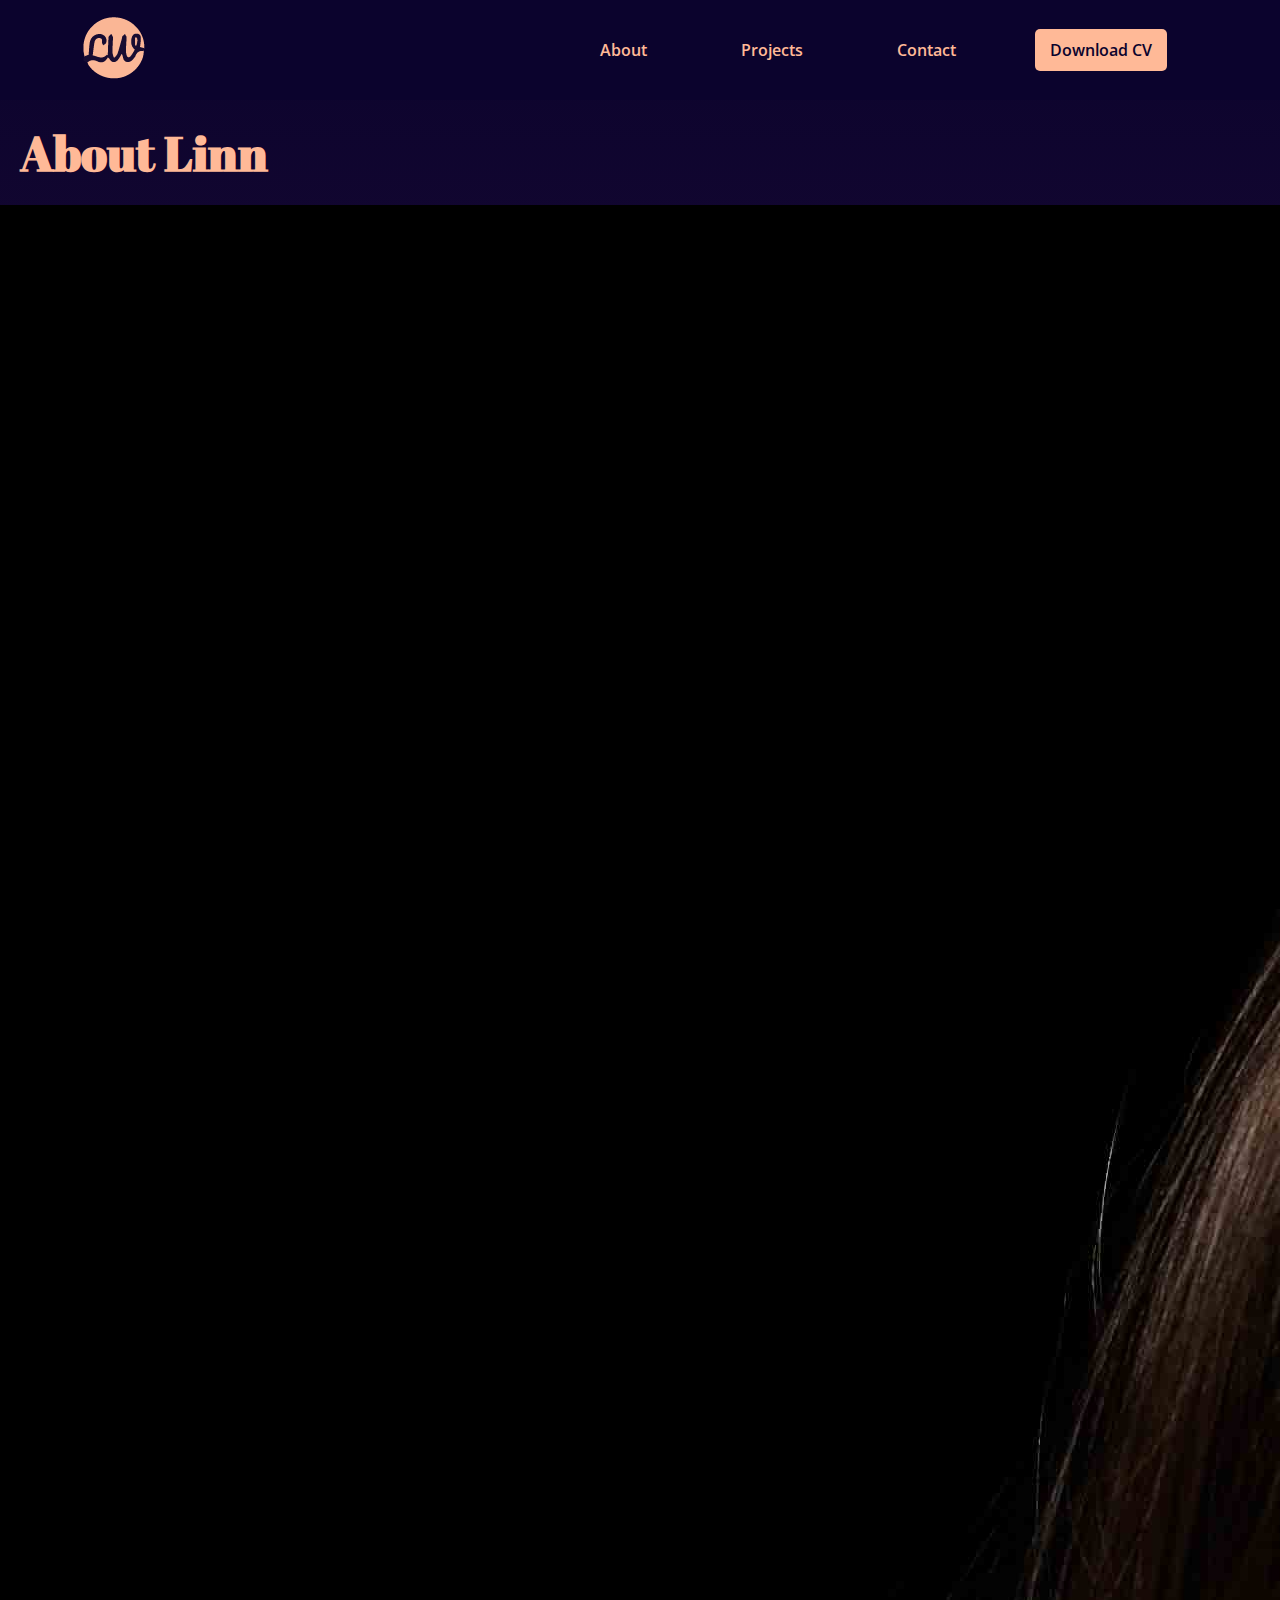
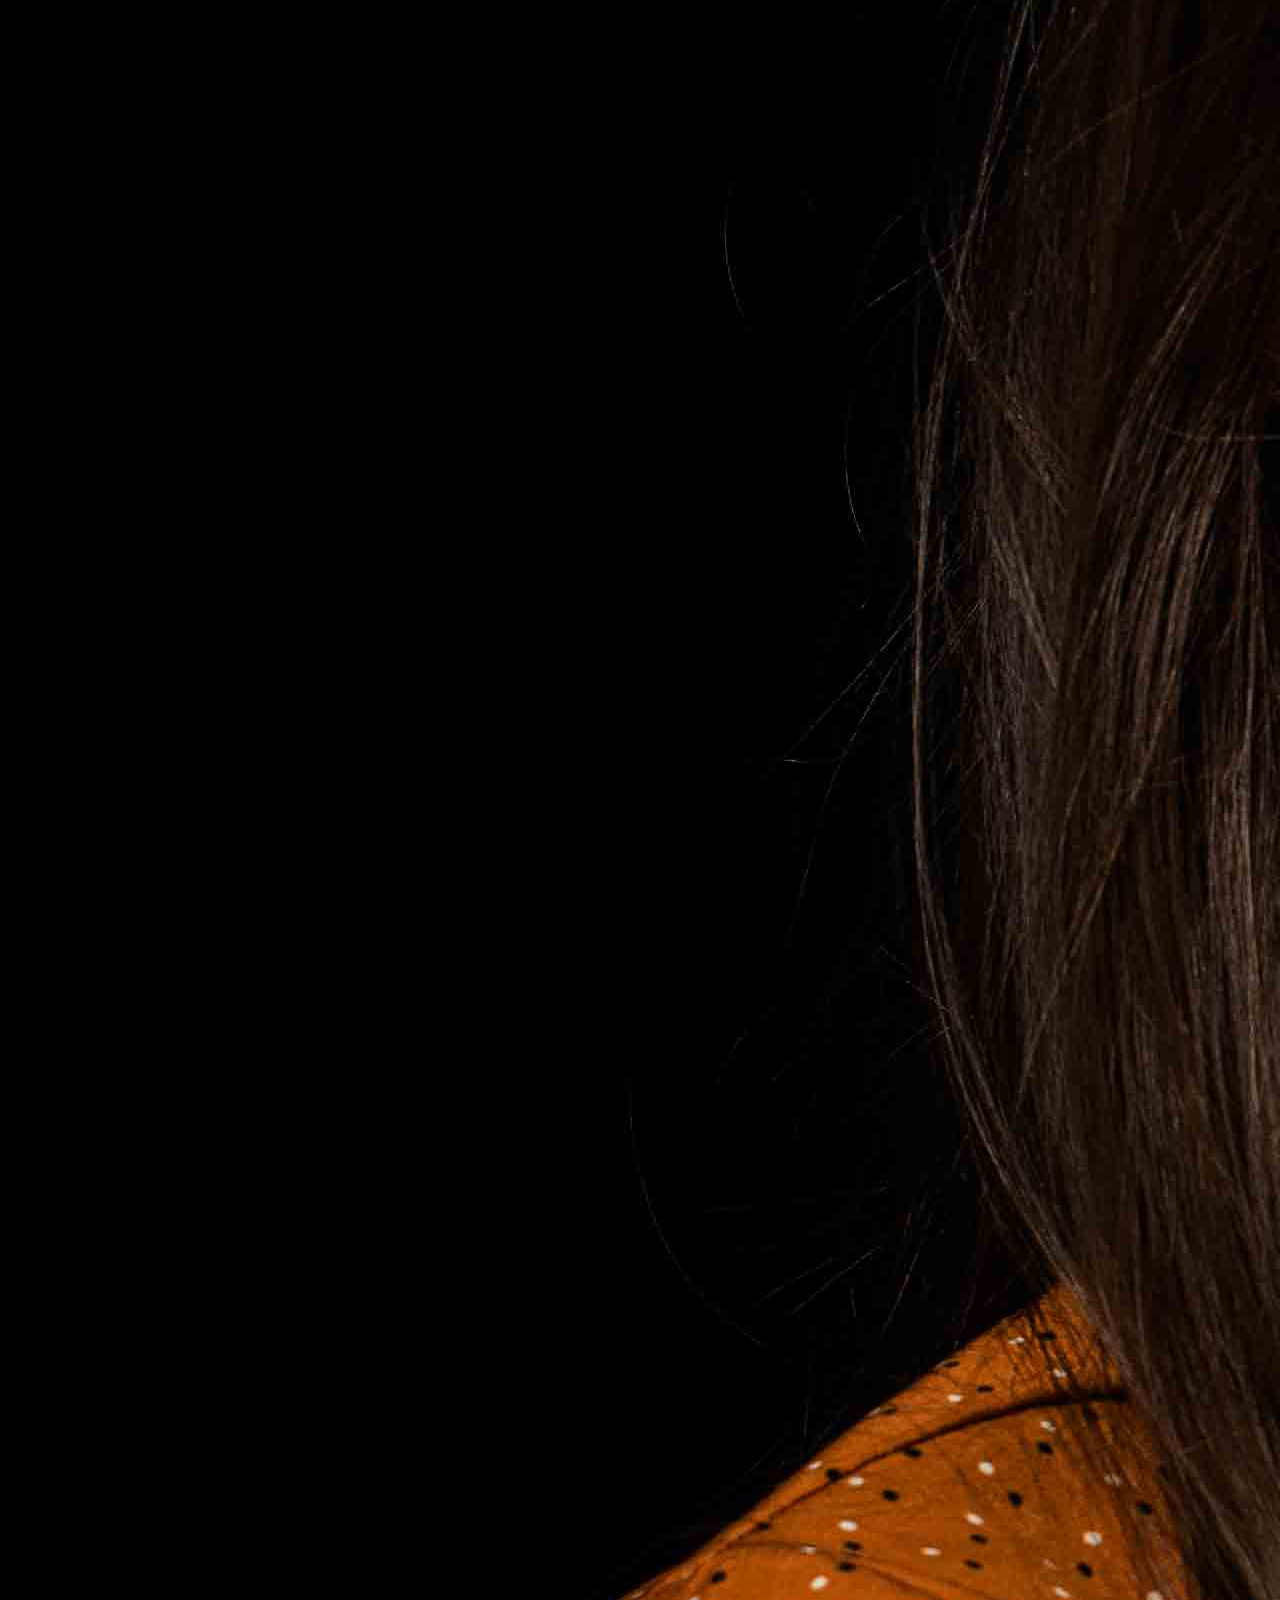
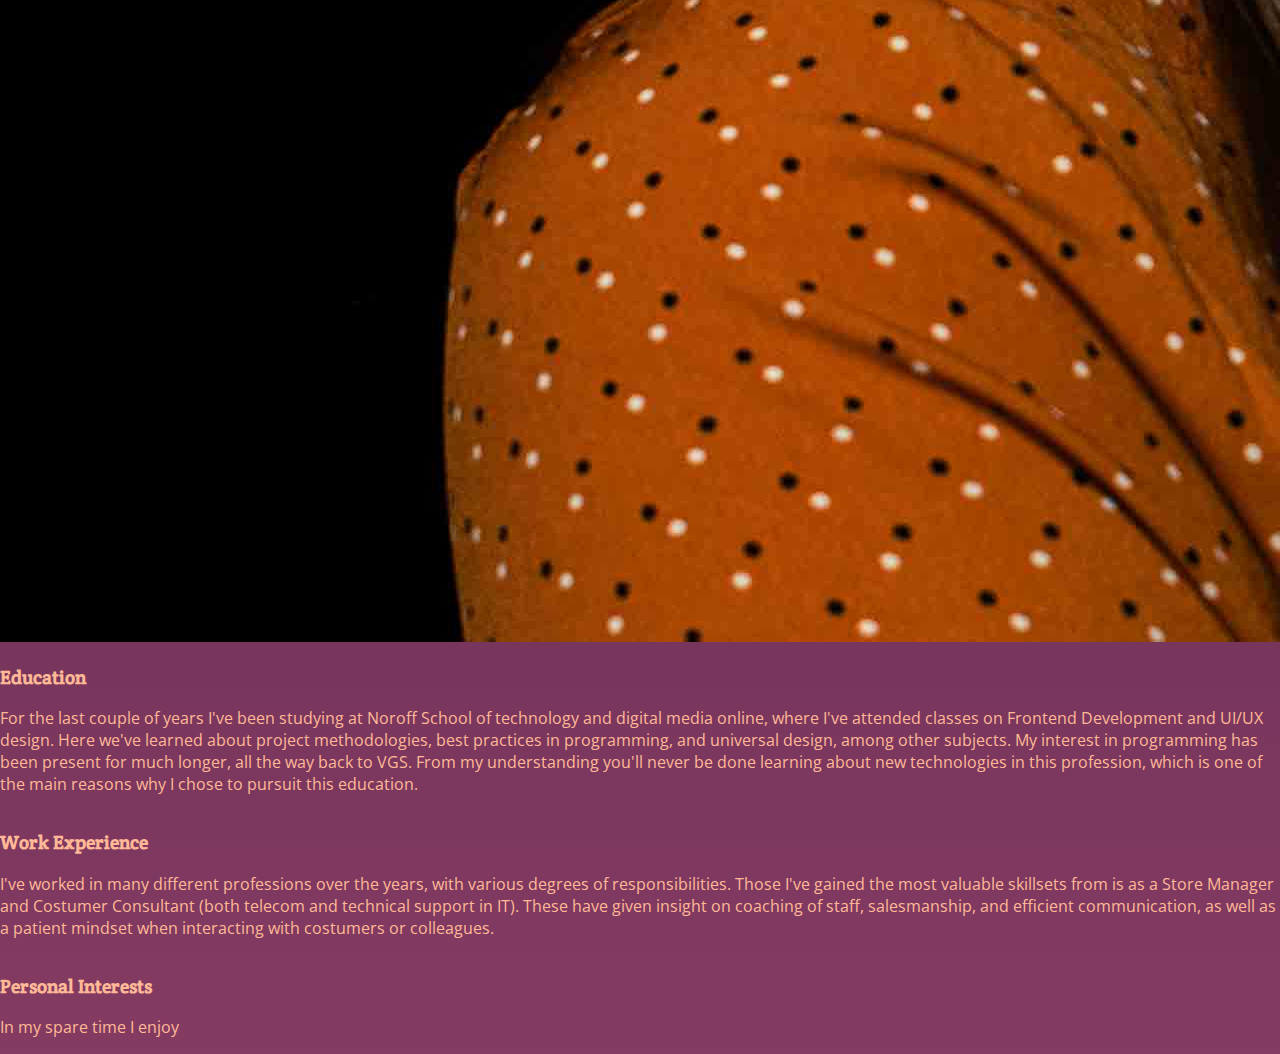
==== about.html @ d4fab78a "first commit" ====
<!DOCTYPE html>
<html lang="en">
<head>
    <meta charset="UTF-8">
    <meta http-equiv="X-UA-Compatible" content="IE=edge">
    <meta name="viewport" content="width=device-width, initial-scale=1.0">

    <!--Styles-->

    <link rel="stylesheet" href="/css/style.css">
    <!--<link rel="stylesheet" href="https://cdn.jsdelivr.net/npm/bootstrap@4.5.3/dist/css/bootstrap.min.css" integrity="sha384-TX8t27EcRE3e/ihU7zmQxVncDAy5uIKz4rEkgIXeMed4M0jlfIDPvg6uqKI2xXr2" crossorigin="anonymous">
    -->

    <!--Font awesome (icons)-->
    <link href="https://cdnjs.cloudflare.com/ajax/libs/font-awesome/5.14.0/css/all.min.css" rel="stylesheet" />

    <!--Fonts-->

    <link rel="preconnect" href="https://fonts.googleapis.com">
    <link rel="preconnect" href="https://fonts.gstatic.com" crossorigin>
    <link href="https://fonts.googleapis.com/css2?family=Abril+Fatface&family=Crete+Round&family=Open+Sans:ital,wght@0,300;0,400;0,500;0,600;0,700;1,400;1,500;1,600&display=swap" rel="stylesheet">

    <title>Home | Linn Wilhelmsen</title>
</head>
<body>
    <header>
        <div class="header-item">
            <img src="icons/logoLW.png" alt="logo">
        </div>
        <div class="hamburger">
            <i class="fa-solid fa-bars fa-3x"></i>
        </div>
        <nav class="header-item">
            <ul class="nav-links">
                <li><a class="nav-link" href="about.html">About</a></li>
                <li><a class="nav-link" href="projects.html">Projects</a></li>
                <li><a class="nav-link" href="contact.html">Contact</a></li>
                <li><a class="nav-cvbutton" href="cv.html">Download CV</a></li>
            </ul>
        </nav>
    </header>
    <main class="about-main">
        <section class="about">
            <div>
                <h1>About Linn</h1>
                <p class="bold-p"></p>
            </div>
            <div>
                <img src="images/Linn_3.jpg" alt="headshot of Linn">
            </div>
        </section>
        <section class="resume-summary">
            <div>
                <h3>Education</h3>
                <p>For the last couple of years I've been studying at Noroff School of technology and digital media online, where I've attended classes on Frontend Development and UI/UX design. 
                   Here we've learned about project methodologies, best practices in programming, and universal design, among other subjects. My interest in programming has been present for much longer, 
                   all the way back to VGS. From my understanding you'll never be done learning about new technologies in this profession, which is one of the main reasons why I chose to pursuit this education.  </p>
            </div>
            <div>
                <h3>Work Experience</h3>
                <p>I've worked in many different professions over the years, with various degrees of responsibilities. Those I've gained the most valuable skillsets from is as a Store Manager and
                   Costumer Consultant (both telecom and technical support in IT). These have given insight on coaching of staff, salesmanship, and efficient communication, as well as a patient mindset when interacting with 
                   costumers or colleagues.
                </p>
            </div>
            <div>
                <h3>Personal Interests</h3>
                <p>In my spare time I enjoy </p>
            </div>
        </section>
    </main>
    <footer>

    </footer>
    <!--<script src="https://code.jquery.com/jquery-3.5.1.slim.min.js" integrity="sha384-DfXdz2htPH0lsSSs5nCTpuj/zy4C+OGpamoFVy38MVBnE+IbbVYUew+OrCXaRkfj" crossorigin="anonymous"></script>
    <script src="https://cdn.jsdelivr.net/npm/bootstrap@4.5.3/dist/js/bootstrap.bundle.min.js" integrity="sha384-ho+j7jyWK8fNQe+A12Hb8AhRq26LrZ/JpcUGGOn+Y7RsweNrtN/tE3MoK7ZeZDyx" crossorigin="anonymous"></script>
-->
<script src="js/script.js"></script>
</body>
</html>
---- css/style.css ----
html {
  background-color: #843B62;
  height: 100%;
  margin: 0;
  padding: 0;
}

body {
  margin: 0;
  padding: 0;
  background: -webkit-gradient(linear, left top, left bottom, from(#0B032D), to(#843B62));
  background: linear-gradient(#0B032D, #843B62);
}

main {
  color: #FFB997;
  display: -webkit-box;
  display: -ms-flexbox;
  display: flex;
  -webkit-box-orient: vertical;
  -webkit-box-direction: normal;
      -ms-flex-direction: column;
          flex-direction: column;
  margin: 0 auto;
}

.container {
  max-width: 900px;
  display: -webkit-box;
  display: -ms-flexbox;
  display: flex;
  margin: 0 auto;
  -webkit-box-orient: vertical;
  -webkit-box-direction: normal;
      -ms-flex-direction: column;
          flex-direction: column;
}

@media (max-width: 600px) {
  .container {
    -webkit-box-orient: vertical;
    -webkit-box-direction: normal;
        -ms-flex-direction: column;
            flex-direction: column;
  }
}

section {
  display: -webkit-box;
  display: -ms-flexbox;
  display: flex;
  -webkit-box-orient: vertical;
  -webkit-box-direction: normal;
      -ms-flex-direction: column;
          flex-direction: column;
}

h1 {
  font-family: "Abril Fatface", serif;
  font-size: 3em;
  margin: 20px;
}

h2 {
  font-family: "Crete Round";
}

h3 {
  font-family: "Crete Round", serif;
}

p, a {
  font-family: "Open Sans";
}

a {
  font-weight: 600;
}

header {
  height: 100px;
  background-color: #0B032D;
  color: #FFB997;
  display: -webkit-box;
  display: -ms-flexbox;
  display: flex;
  -ms-flex-pack: distribute;
      justify-content: space-around;
  -webkit-box-align: center;
      -ms-flex-align: center;
          align-items: center;
  margin: 0;
}

nav .hamburger {
  display: none;
}

@media (max-width: 800px) {
  nav .hamburger {
    display: block;
  }
}

nav li, nav a {
  text-decoration: none;
  display: inline-block;
  margin: 20px 15px;
}

nav a {
  color: #FFB997;
  text-decoration: none;
  padding: 15px;
}

nav a:hover {
  -webkit-transition: 0.5s;
  transition: 0.5s;
  color: #F67E7D;
  text-align: underline;
}

nav .nav-cvbutton {
  background-color: #FFB997;
  color: #0B032D;
  padding: 10px 15px;
  border-radius: 5px;
}

nav .nav-cvbutton:hover {
  -webkit-transition: 0.5s;
  transition: 0.5s;
  background-color: #F67E7D;
  color: #0B032D;
}

.welcome {
  -webkit-box-orient: horizontal;
  -webkit-box-direction: normal;
      -ms-flex-direction: row;
          flex-direction: row;
  padding: 75px 0;
  background-repeat: no-repeat;
  background-size: cover;
  height: 100vh;
  opacity: 0.7;
}

@media (max-width: 650px) {
  .welcome {
    -webkit-box-orient: vertical;
    -webkit-box-direction: normal;
        -ms-flex-direction: column;
            flex-direction: column;
    height: 70vh;
  }
}

.cont-hello {
  -webkit-box-flex: 1;
      -ms-flex: 1;
          flex: 1;
  display: -webkit-box;
  display: -ms-flexbox;
  display: flex;
  margin: 0 15px 0 30px;
  -webkit-box-orient: vertical;
  -webkit-box-direction: normal;
      -ms-flex-direction: column;
          flex-direction: column;
}

.cont-hello h1 {
  margin: 150px 0 30px 0;
}

.cont-welcome {
  -webkit-box-flex: 1;
      -ms-flex: 1;
          flex: 1;
  margin: 0 30px 0 15px;
}

.cont-welcome img {
  margin-top: 30px;
}

@media (max-width: 650px) {
  .cont-welcome img {
    margin: 100px 20px;
  }
}

.skill-grid {
  margin-top: 50px;
  text-align: center;
}

.cont-skills {
  display: -webkit-box;
  display: -ms-flexbox;
  display: flex;
}

@media (max-width: 600px) {
  .cont-skills {
    display: -webkit-box;
    display: -ms-flexbox;
    display: flex;
    -webkit-box-orient: vertical;
    -webkit-box-direction: normal;
        -ms-flex-direction: column;
            flex-direction: column;
  }
}

.skill {
  margin: 20px;
}

@media (max-width: 600px) {
  .skill {
    margin: 30px 15px;
  }
}

i {
  height: 25px;
}
/*# sourceMappingURL=style.css.map */
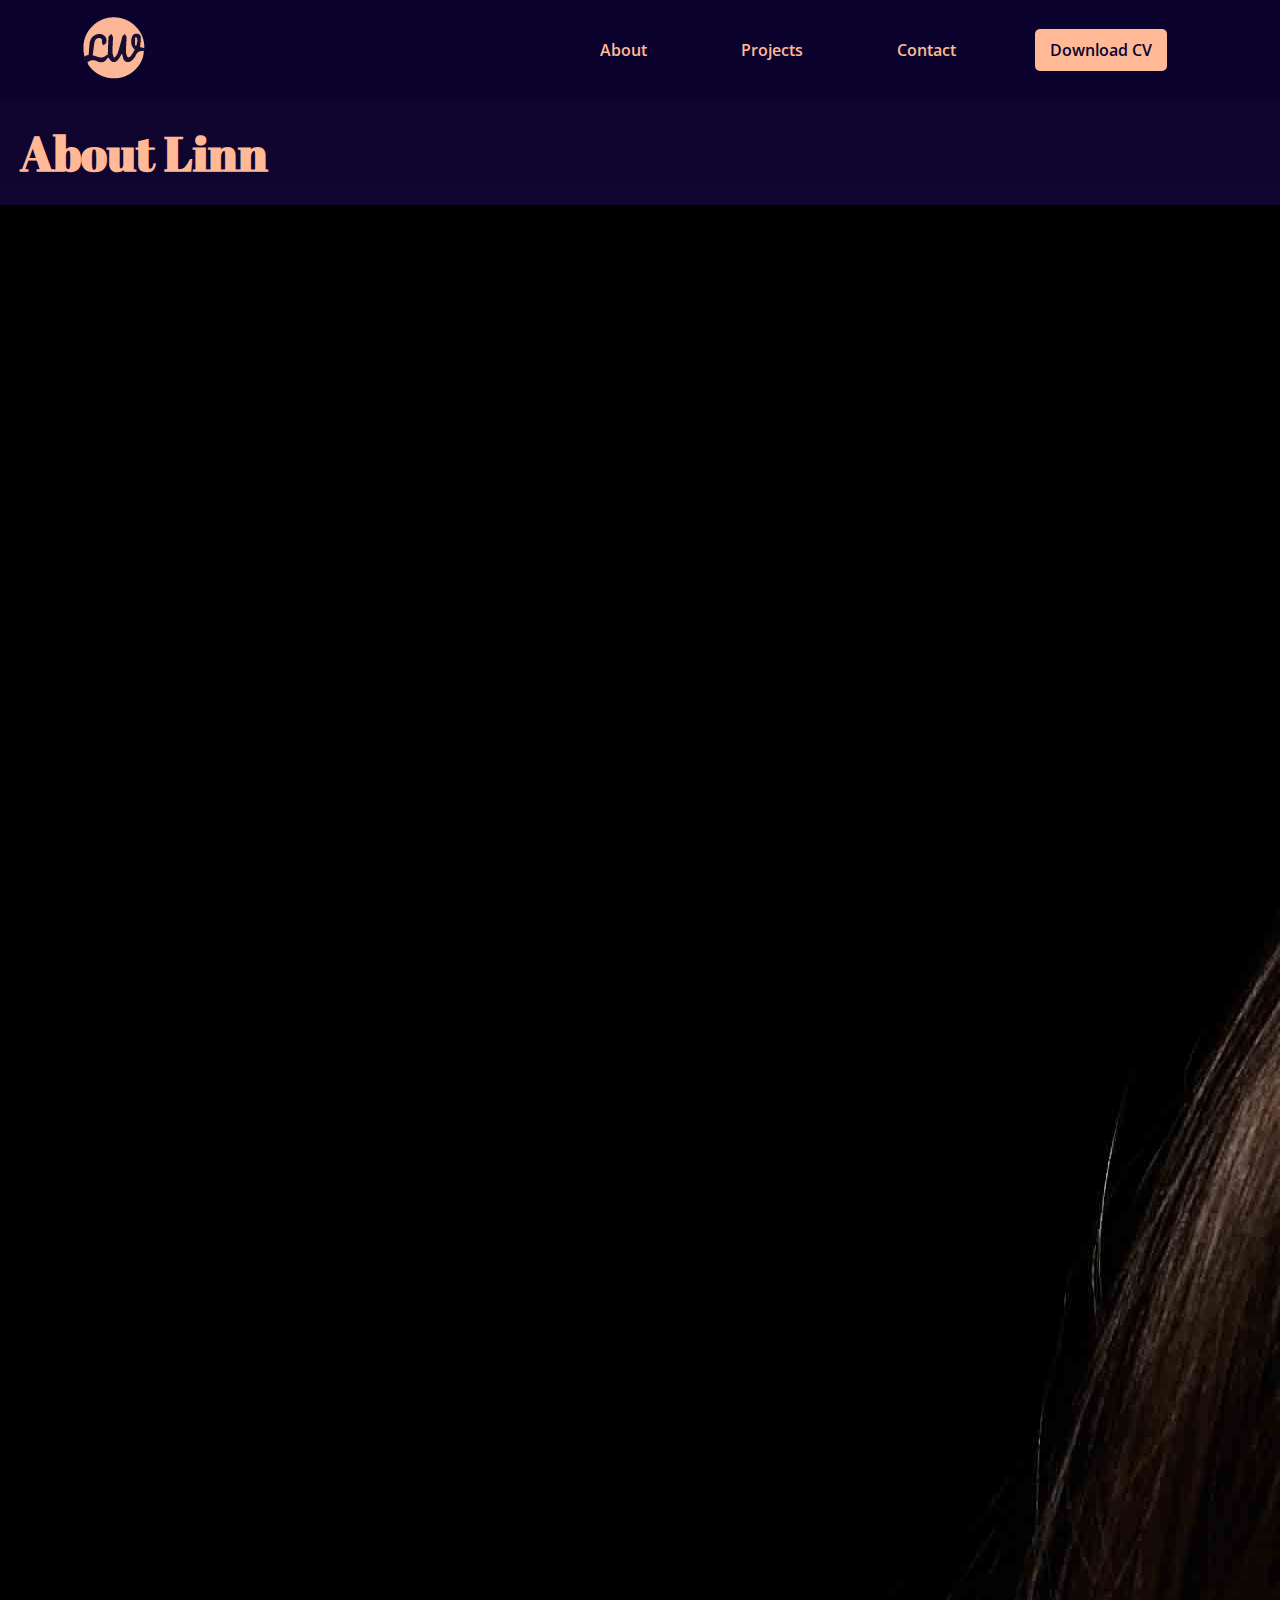
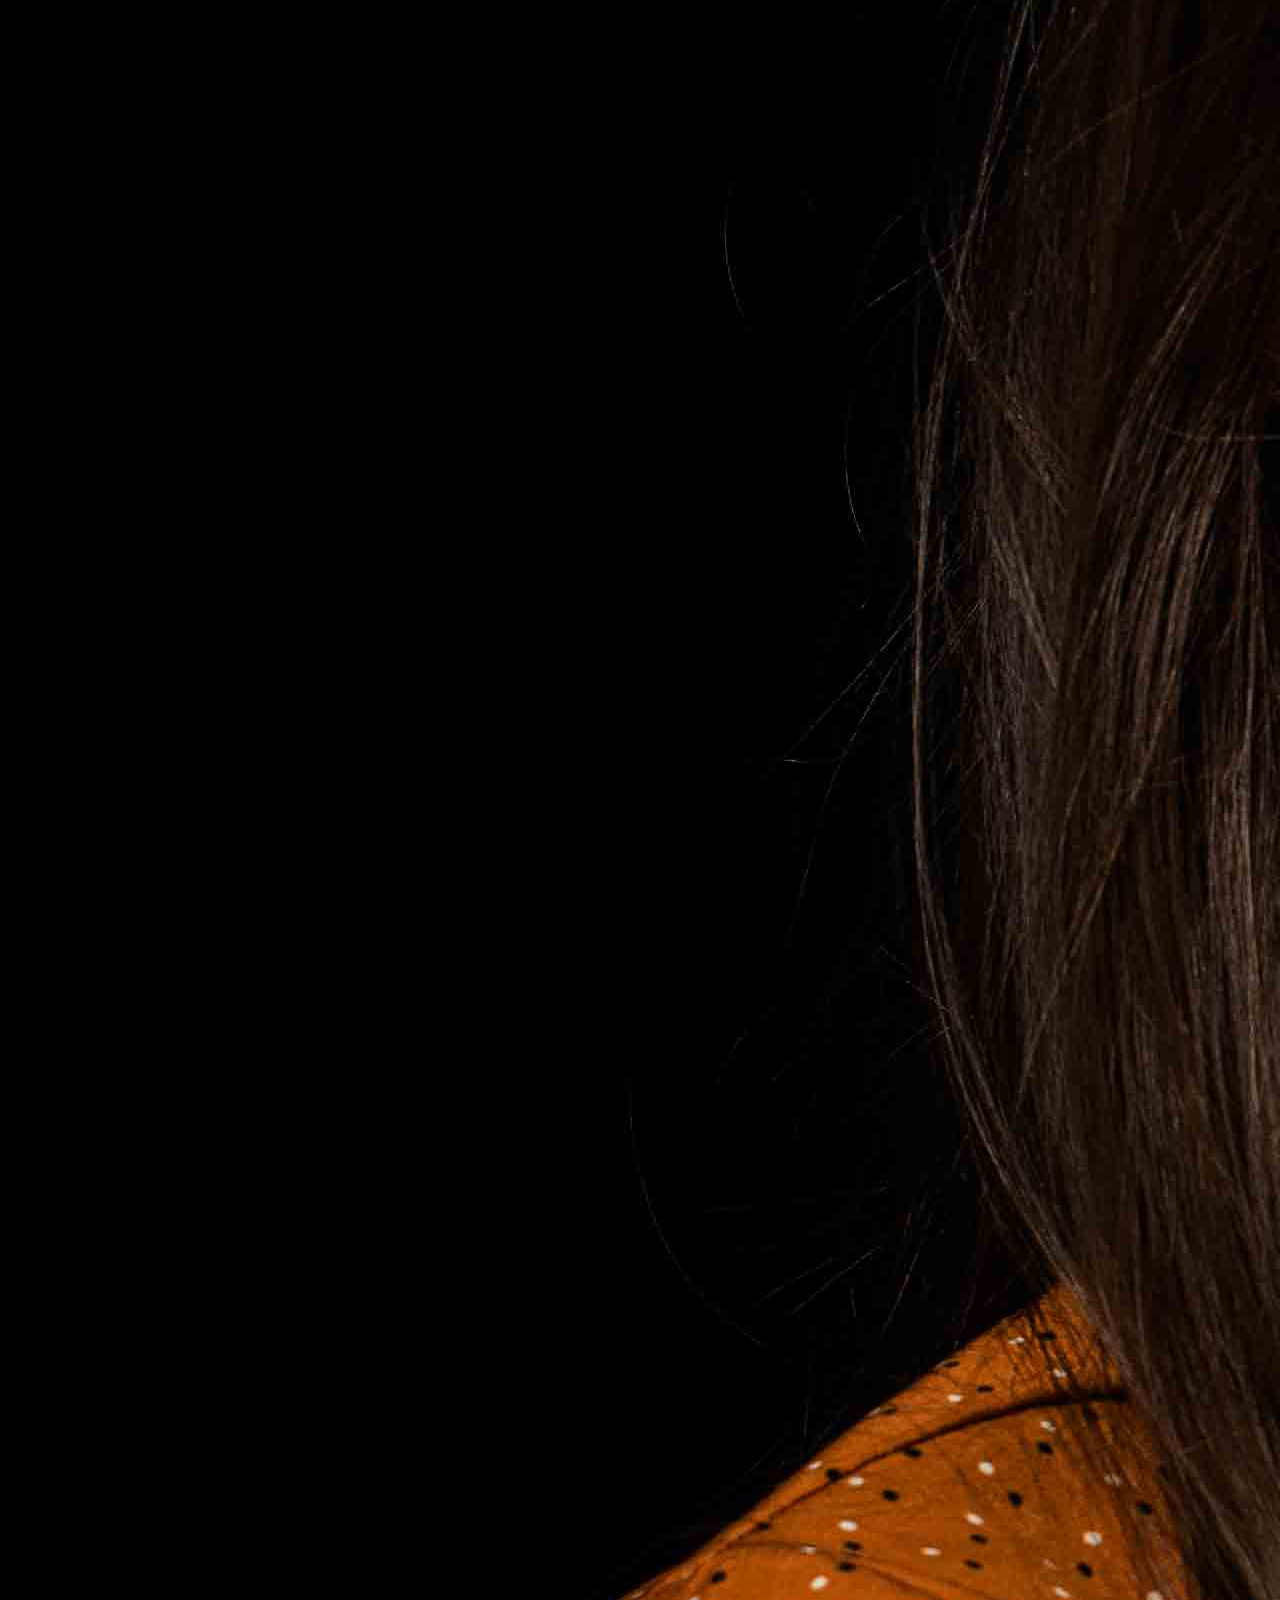
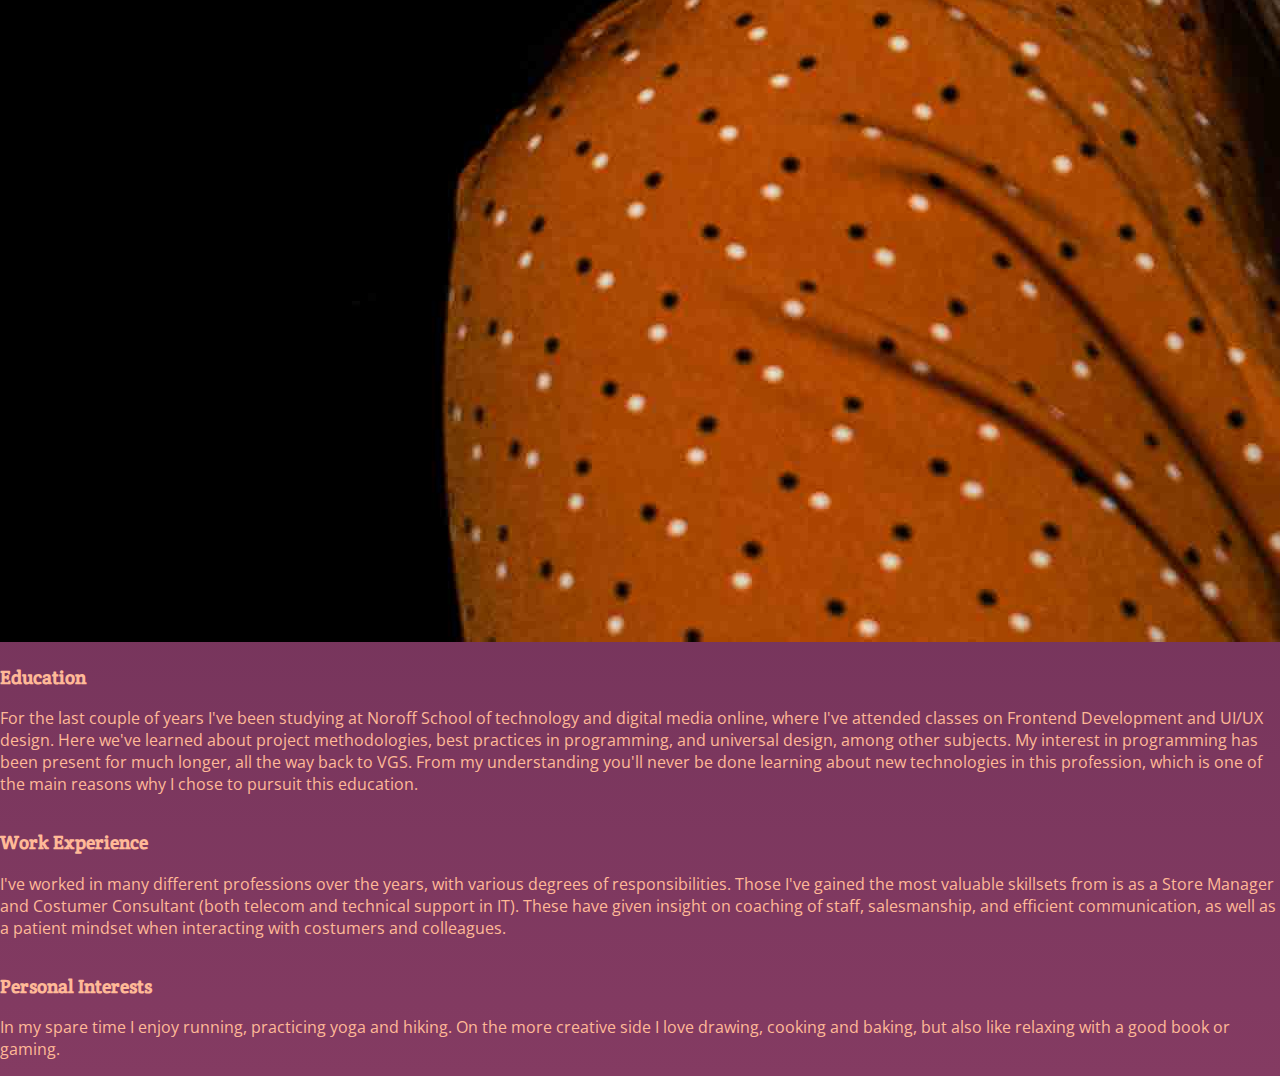
==== commit a4d4975c: "first commit" ====
--- a/about.html
+++ b/about.html
@@ -20,7 +20,7 @@
     <link rel="preconnect" href="https://fonts.gstatic.com" crossorigin>
     <link href="https://fonts.googleapis.com/css2?family=Abril+Fatface&family=Crete+Round&family=Open+Sans:ital,wght@0,300;0,400;0,500;0,600;0,700;1,400;1,500;1,600&display=swap" rel="stylesheet">
 
-    <title>Home | Linn Wilhelmsen</title>
+    <title>About | Linn Wilhelmsen</title>
 </head>
 <body>
     <header>
@@ -60,12 +60,12 @@
                 <h3>Work Experience</h3>
                 <p>I've worked in many different professions over the years, with various degrees of responsibilities. Those I've gained the most valuable skillsets from is as a Store Manager and
                    Costumer Consultant (both telecom and technical support in IT). These have given insight on coaching of staff, salesmanship, and efficient communication, as well as a patient mindset when interacting with 
-                   costumers or colleagues.
+                   costumers and colleagues.
                 </p>
             </div>
             <div>
                 <h3>Personal Interests</h3>
-                <p>In my spare time I enjoy </p>
+                <p>In my spare time I enjoy running, practicing yoga and hiking. On the more creative side I love drawing, cooking and baking, but also like relaxing with a good book or gaming.</p>
             </div>
         </section>
     </main>
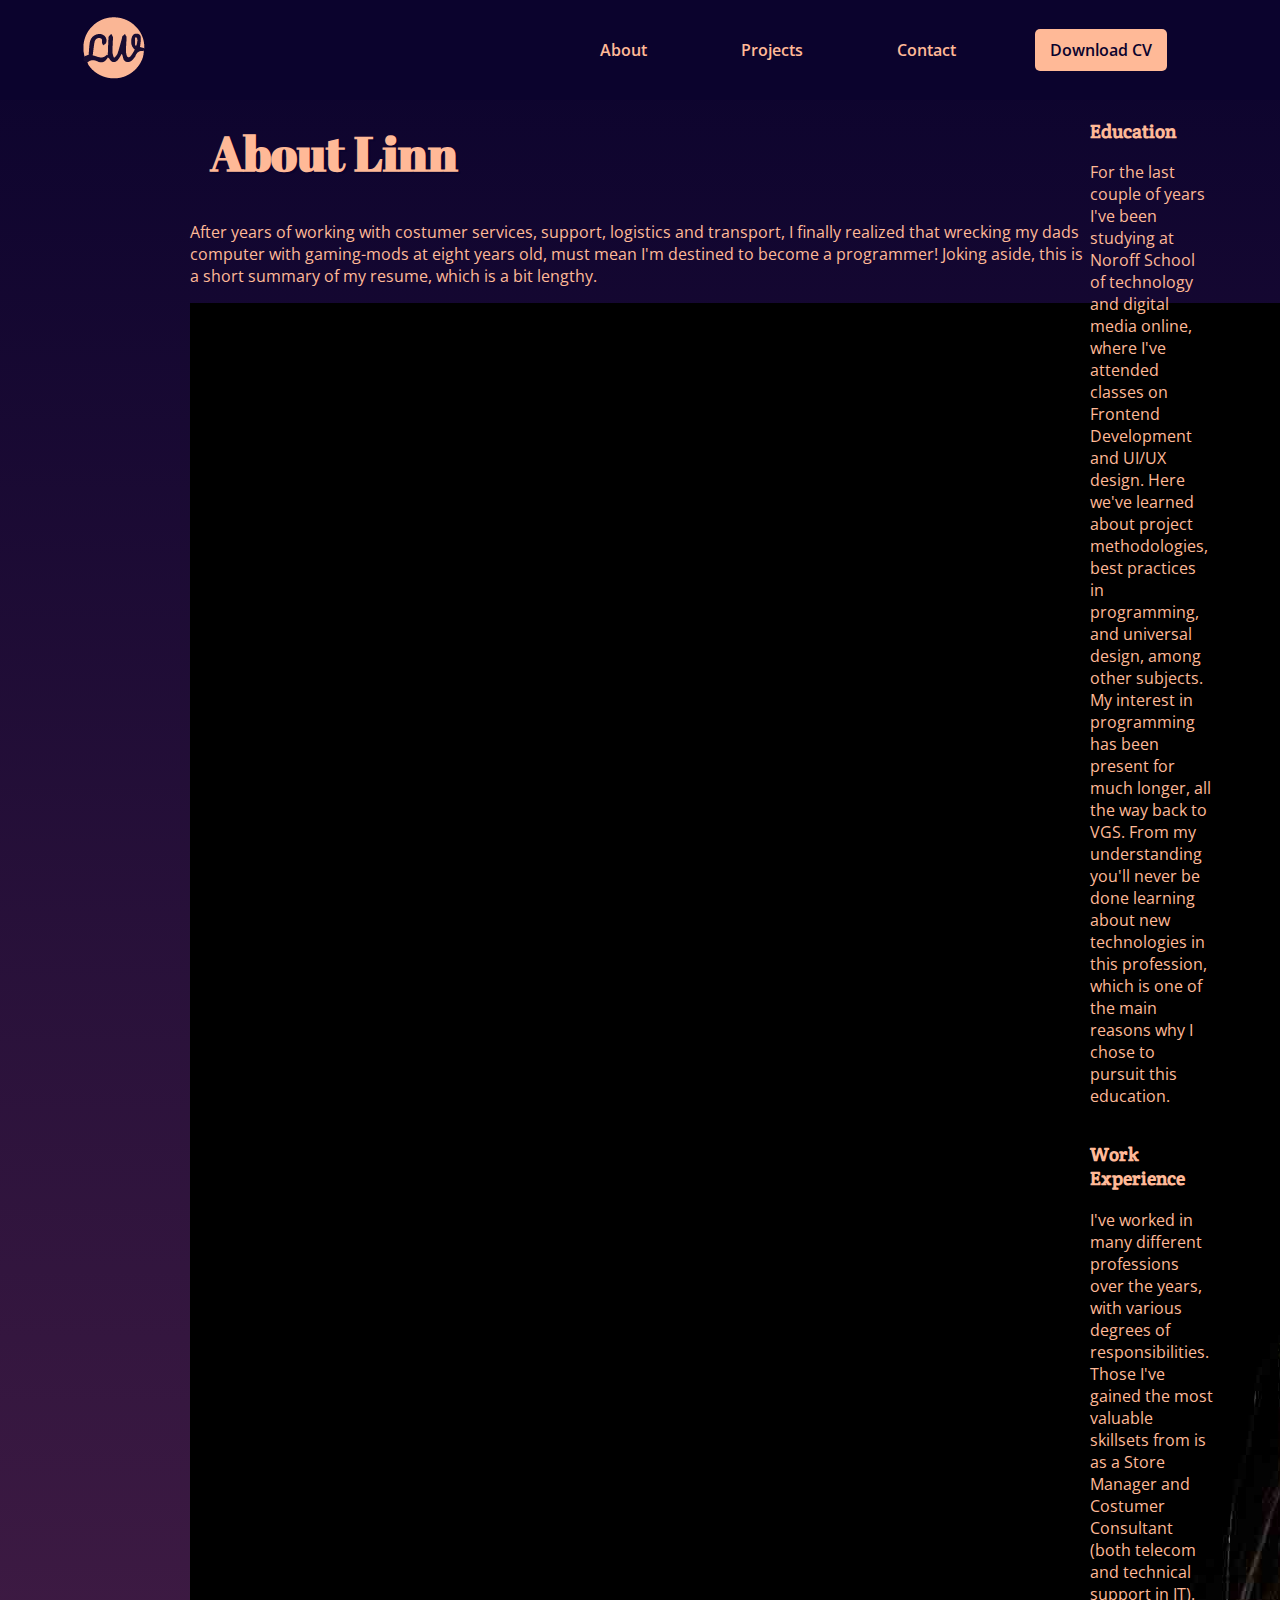
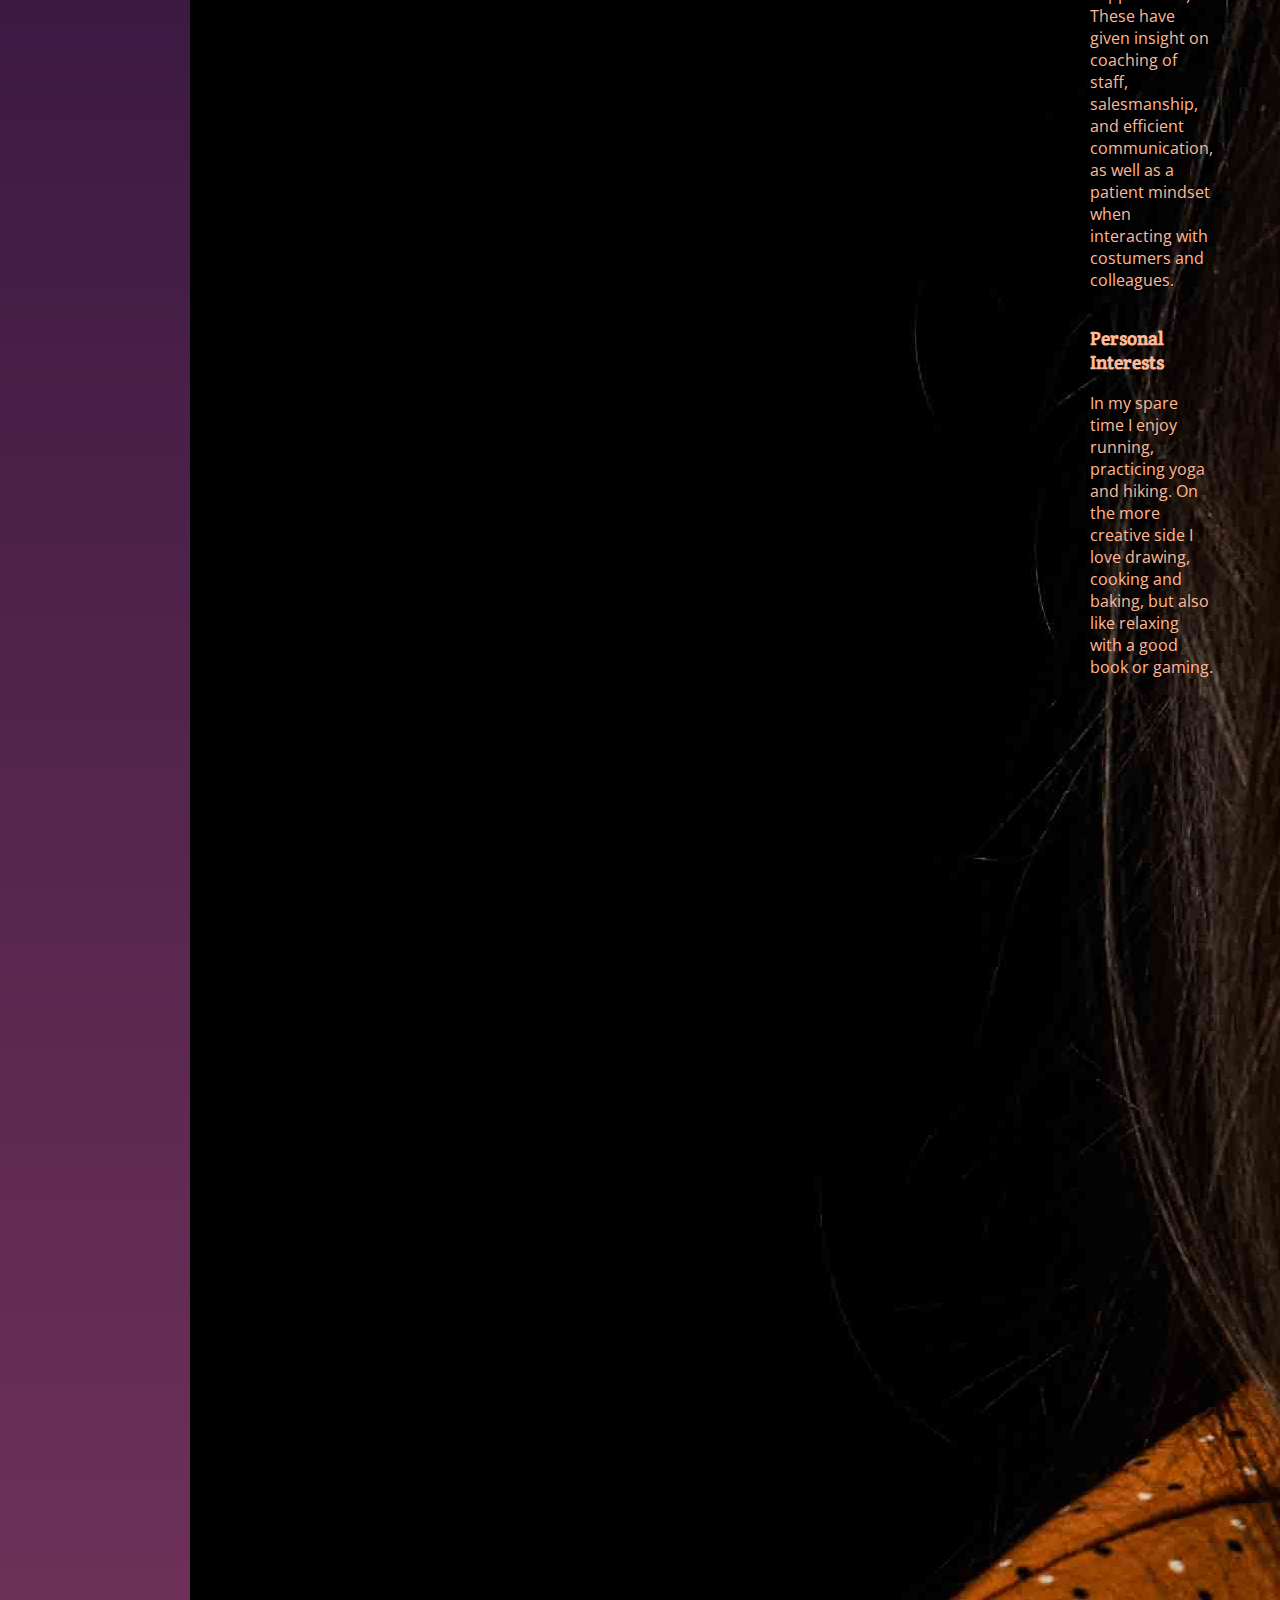
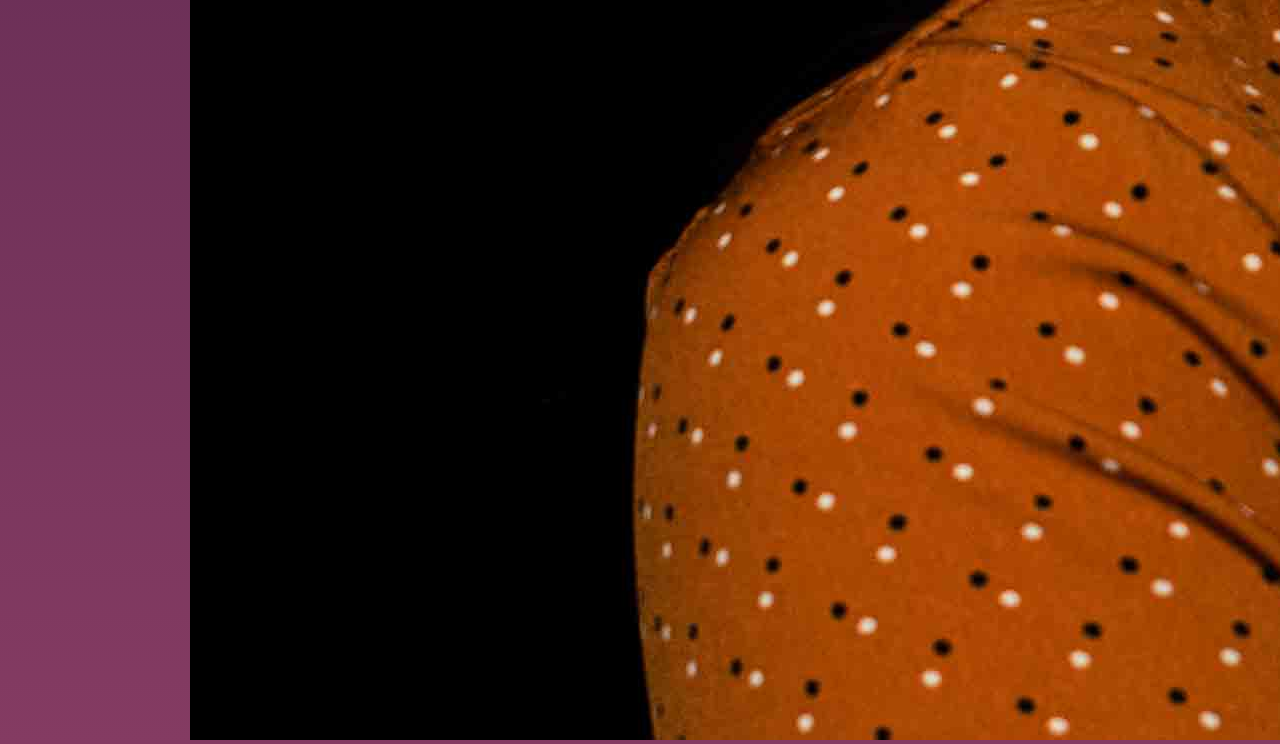
==== commit 3c86e4e9: "changes" ====
--- a/about.html
+++ b/about.html
@@ -40,10 +40,15 @@
         </nav>
     </header>
     <main class="about-main">
+        <div class="about-container">
+
+        
         <section class="about">
-            <div>
-                <h1>About Linn</h1>
-                <p class="bold-p"></p>
+            <h1>About Linn</h1>
+            <div class="">
+                <p class="bold-p">After years of working with costumer services, support, logistics and transport, I finally realized that wrecking my dads computer with gaming-mods at eight years old, must mean
+                    I'm destined to become a programmer! Joking aside, this is a short summary of my resume, which is a bit lengthy. 
+                </p>
             </div>
             <div>
                 <img src="images/Linn_3.jpg" alt="headshot of Linn">
@@ -68,6 +73,7 @@
                 <p>In my spare time I enjoy running, practicing yoga and hiking. On the more creative side I love drawing, cooking and baking, but also like relaxing with a good book or gaming.</p>
             </div>
         </section>
+    </div>
     </main>
     <footer>
 
--- a/css/style.css
+++ b/css/style.css
@@ -59,6 +59,7 @@
   font-family: "Abril Fatface", serif;
   font-size: 3em;
   margin: 20px;
+  text-shadow: 2px 2px #0B032D;
 }
 
 h2 {
@@ -143,8 +144,8 @@
   padding: 75px 0;
   background-repeat: no-repeat;
   background-size: cover;
-  height: 100vh;
-  opacity: 0.7;
+  height: 75vh;
+  opacity: 1;
 }
 
 @media (max-width: 650px) {
@@ -153,7 +154,6 @@
     -webkit-box-direction: normal;
         -ms-flex-direction: column;
             flex-direction: column;
-    height: 70vh;
   }
 }
 
@@ -228,4 +228,25 @@
 i {
   height: 25px;
 }
+
+.about-main {
+  background: -webkit-gradient(linear, left top, left bottom, from(getColour(#000, dark-violet)));
+  background: linear-gradient(getColour(#000, dark-violet));
+}
+
+.about-container {
+  max-width: 900px;
+  display: -webkit-box;
+  display: -ms-flexbox;
+  display: flex;
+  margin: 0 auto;
+}
+
+.about {
+  display: -webkit-box;
+  display: -ms-flexbox;
+  display: flex;
+  margin: 0 auto;
+  max-width: 900px;
+}
 /*# sourceMappingURL=style.css.map */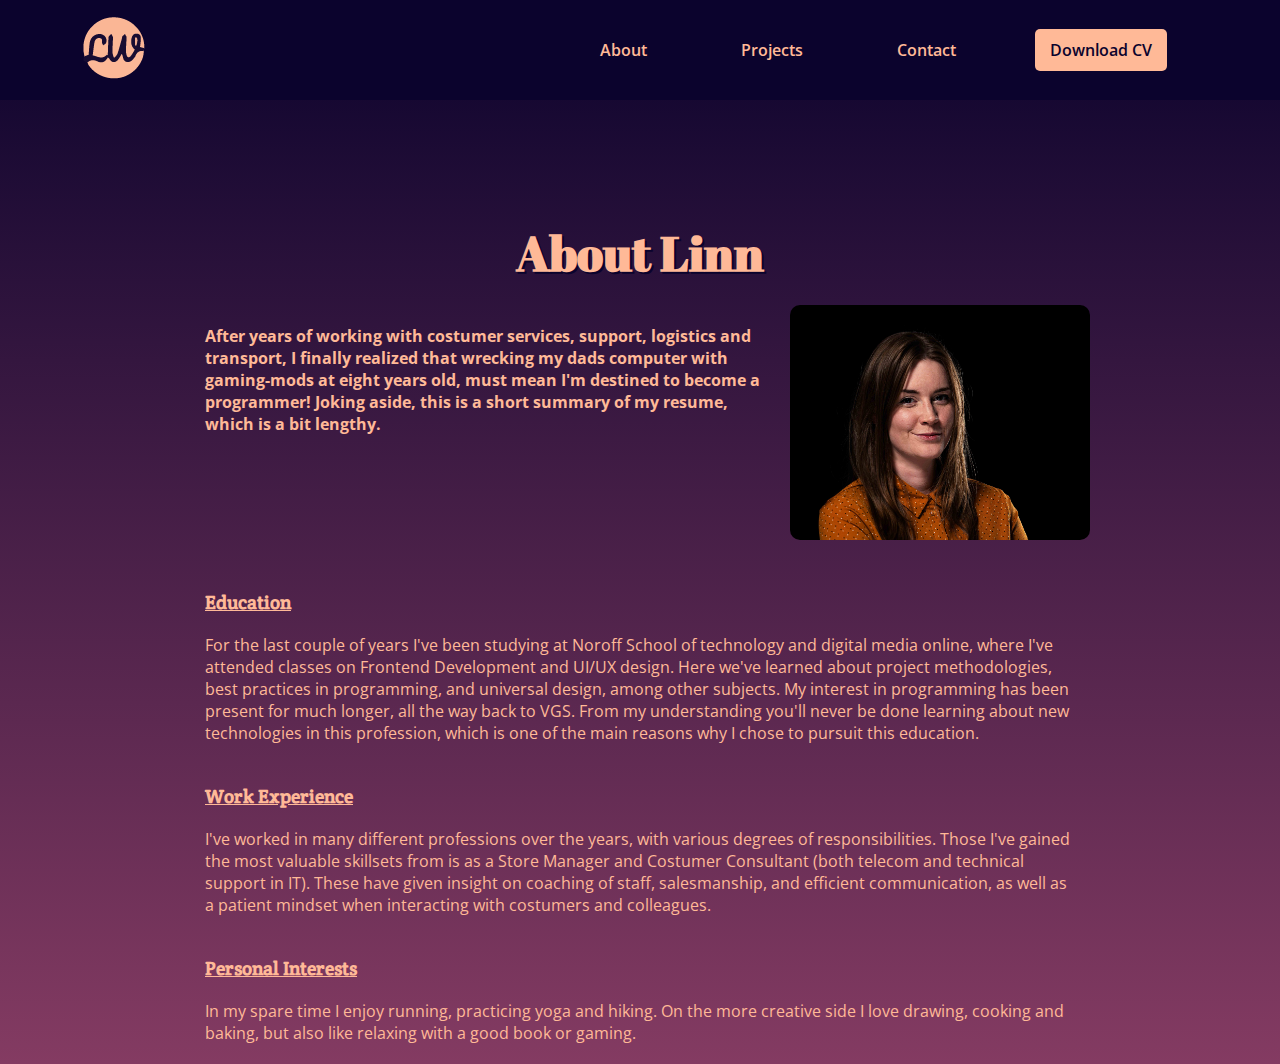
==== commit ce585b39: "changes" ====
--- a/about.html
+++ b/about.html
@@ -32,7 +32,7 @@
         </div>
         <nav class="header-item">
             <ul class="nav-links">
-                <li><a class="nav-link" href="about.html">About</a></li>
+                <li><a class="nav-link active" href="about.html">About</a></li>
                 <li><a class="nav-link" href="projects.html">Projects</a></li>
                 <li><a class="nav-link" href="contact.html">Contact</a></li>
                 <li><a class="nav-cvbutton" href="cv.html">Download CV</a></li>
@@ -40,18 +40,15 @@
         </nav>
     </header>
     <main class="about-main">
-        <div class="about-container">
 
         
         <section class="about">
             <h1>About Linn</h1>
-            <div class="">
+            <div class="intro">
                 <p class="bold-p">After years of working with costumer services, support, logistics and transport, I finally realized that wrecking my dads computer with gaming-mods at eight years old, must mean
                     I'm destined to become a programmer! Joking aside, this is a short summary of my resume, which is a bit lengthy. 
                 </p>
-            </div>
-            <div>
-                <img src="images/Linn_3.jpg" alt="headshot of Linn">
+                <img src="images/Linn_3.jpg" style="width: 300px;" alt="headshot of Linn">
             </div>
         </section>
         <section class="resume-summary">
@@ -73,7 +70,7 @@
                 <p>In my spare time I enjoy running, practicing yoga and hiking. On the more creative side I love drawing, cooking and baking, but also like relaxing with a good book or gaming.</p>
             </div>
         </section>
-    </div>
+    
     </main>
     <footer>
 
--- a/css/style.css
+++ b/css/style.css
@@ -60,6 +60,7 @@
   font-size: 3em;
   margin: 20px;
   text-shadow: 2px 2px #0B032D;
+  text-align: center;
 }
 
 h2 {
@@ -68,6 +69,16 @@
 
 h3 {
   font-family: "Crete Round", serif;
+  text-decoration: underline;
+  margin: 20px 15px;
+}
+
+p {
+  margin: 20px 15px;
+}
+
+p.bold-p {
+  font-weight: bold;
 }
 
 p, a {
@@ -91,6 +102,7 @@
       -ms-flex-align: center;
           align-items: center;
   margin: 0;
+  width: 100%;
 }
 
 nav .hamburger {
@@ -145,7 +157,6 @@
   background-repeat: no-repeat;
   background-size: cover;
   height: 75vh;
-  opacity: 1;
 }
 
 @media (max-width: 650px) {
@@ -230,8 +241,7 @@
 }
 
 .about-main {
-  background: -webkit-gradient(linear, left top, left bottom, from(getColour(#000, dark-violet)));
-  background: linear-gradient(getColour(#000, dark-violet));
+  margin-top: 100px;
 }
 
 .about-container {
@@ -239,6 +249,10 @@
   display: -webkit-box;
   display: -ms-flexbox;
   display: flex;
+  -webkit-box-orient: horizontal;
+  -webkit-box-direction: normal;
+      -ms-flex-direction: row;
+          flex-direction: row;
   margin: 0 auto;
 }
 
@@ -248,5 +262,30 @@
   display: flex;
   margin: 0 auto;
   max-width: 900px;
+  padding-bottom: 30px;
+}
+
+.about .intro {
+  display: -webkit-box;
+  display: -ms-flexbox;
+  display: flex;
+}
+
+.about .intro img {
+  border-radius: 10px;
+}
+
+.resume-summary {
+  display: -webkit-box;
+  display: -ms-flexbox;
+  display: flex;
+  margin: 0 auto;
+  max-width: 900px;
+}
+
+.projects-banner {
+  background-repeat: no-repeat;
+  background-size: cover;
+  height: 30vh;
 }
 /*# sourceMappingURL=style.css.map */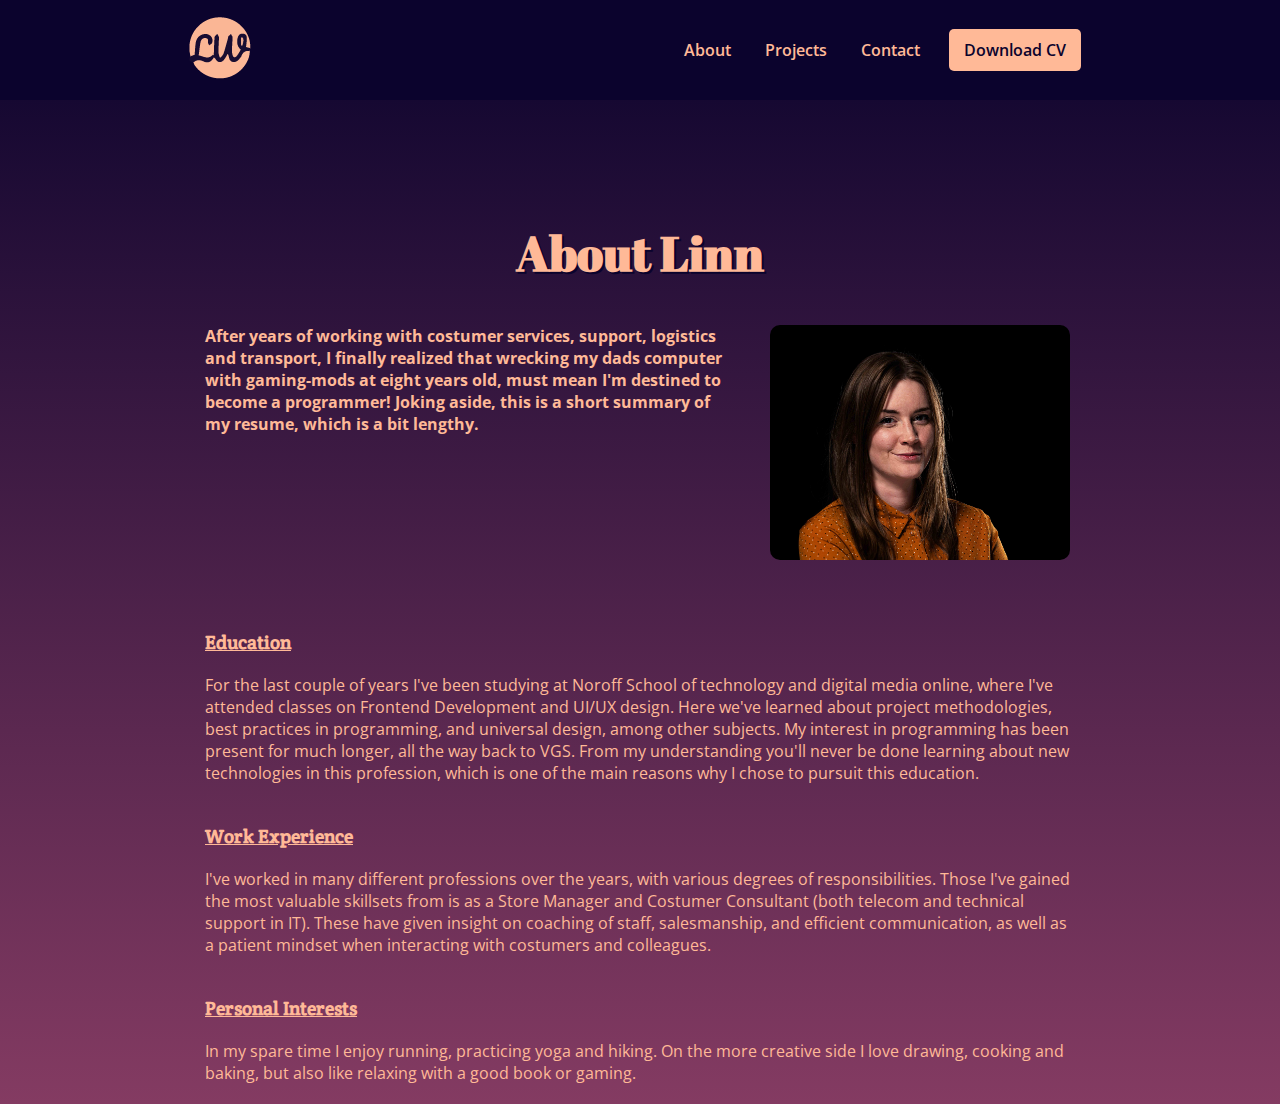
==== commit d4108f47: "Changes" ====
--- a/about.html
+++ b/about.html
@@ -25,7 +25,7 @@
 <body>
     <header>
         <div class="header-item">
-            <img src="icons/logoLW.png" alt="logo">
+            <a href="index.html"><img src="icons/logoLW.png" alt="logo"></a>
         </div>
         <div class="hamburger">
             <i class="fa-solid fa-bars fa-3x"></i>
--- a/css/style.css
+++ b/css/style.css
@@ -65,6 +65,7 @@
 
 h2 {
   font-family: "Crete Round";
+  margin: 20px 15px;
 }
 
 h3 {
@@ -105,12 +106,12 @@
   width: 100%;
 }
 
-nav .hamburger {
+header .hamburger {
   display: none;
 }
 
 @media (max-width: 800px) {
-  nav .hamburger {
+  header .hamburger {
     display: block;
   }
 }
@@ -118,13 +119,13 @@
 nav li, nav a {
   text-decoration: none;
   display: inline-block;
-  margin: 20px 15px;
+  margin: 20px 5px;
 }
 
 nav a {
   color: #FFB997;
   text-decoration: none;
-  padding: 15px;
+  padding: 5px;
 }
 
 nav a:hover {
@@ -236,8 +237,10 @@
   }
 }
 
-i {
-  height: 25px;
+i:hover {
+  color: #F67E7D;
+  -webkit-transition: 0.7s;
+  transition: 0.7s;
 }
 
 .about-main {
@@ -271,8 +274,18 @@
   display: flex;
 }
 
+@media (max-width: 650px) {
+  .about .intro {
+    -webkit-box-orient: vertical;
+    -webkit-box-direction: normal;
+        -ms-flex-direction: column;
+            flex-direction: column;
+  }
+}
+
 .about .intro img {
   border-radius: 10px;
+  margin: 20px;
 }
 
 .resume-summary {
@@ -287,5 +300,107 @@
   background-repeat: no-repeat;
   background-size: cover;
   height: 30vh;
+  opacity: 0.7;
+}
+
+.projects {
+  margin: 0 auto;
+  max-width: 900px;
+}
+
+.project-card {
+  background: #843B62;
+  padding: 20px 30px;
+  margin: 15px 30px;
+  border-radius: 10px;
+  display: -webkit-box;
+  display: -ms-flexbox;
+  display: flex;
+  -webkit-box-shadow: 5px 5px 5px #0B032D;
+          box-shadow: 5px 5px 5px #0B032D;
+}
+
+@media (max-width: 700px) {
+  .project-card {
+    -webkit-box-orient: vertical;
+    -webkit-box-direction: normal;
+        -ms-flex-direction: column;
+            flex-direction: column;
+  }
+}
+
+.project-card .description a {
+  background-color: #FFB997;
+  color: #0B032D;
+  padding: 10px 15px;
+  border-radius: 5px;
+  text-decoration: none;
+  margin-left: 15px;
+}
+
+.project-card .description a:hover {
+  -webkit-transition: 0.5s;
+  transition: 0.5s;
+  background-color: #F67E7D;
+  color: #0B032D;
+}
+
+.project-card .card-image img {
+  max-width: 250px;
+  border-radius: 5px;
+  margin-top: 30px;
+  margin-left: 15px;
+}
+
+.contact {
+  display: -webkit-box;
+  display: -ms-flexbox;
+  display: flex;
+  margin: 0 auto;
+  max-width: 900px;
+}
+
+.contact .social-media i {
+  margin: 0px 15px;
+}
+
+form {
+  display: -webkit-box;
+  display: -ms-flexbox;
+  display: flex;
+  -webkit-box-orient: vertical;
+  -webkit-box-direction: normal;
+      -ms-flex-direction: column;
+          flex-direction: column;
+}
+
+form label {
+  font-family: "Crete Round";
+}
+
+form input {
+  height: 30px;
+  width: 350px;
+}
+
+form .field-textarea {
+  height: 75px;
+}
+
+form .input-btn {
+  background-color: #FFB997;
+  color: #0B032D;
+  padding: 10px 15px;
+  border-radius: 5px;
+  border: none;
+  text-decoration: none;
+  margin-top: 15px;
+}
+
+form .input-btn .input-btn:hover {
+  -webkit-transition: 0.5s;
+  transition: 0.5s;
+  background-color: #F67E7D;
+  color: #0B032D;
 }
 /*# sourceMappingURL=style.css.map */